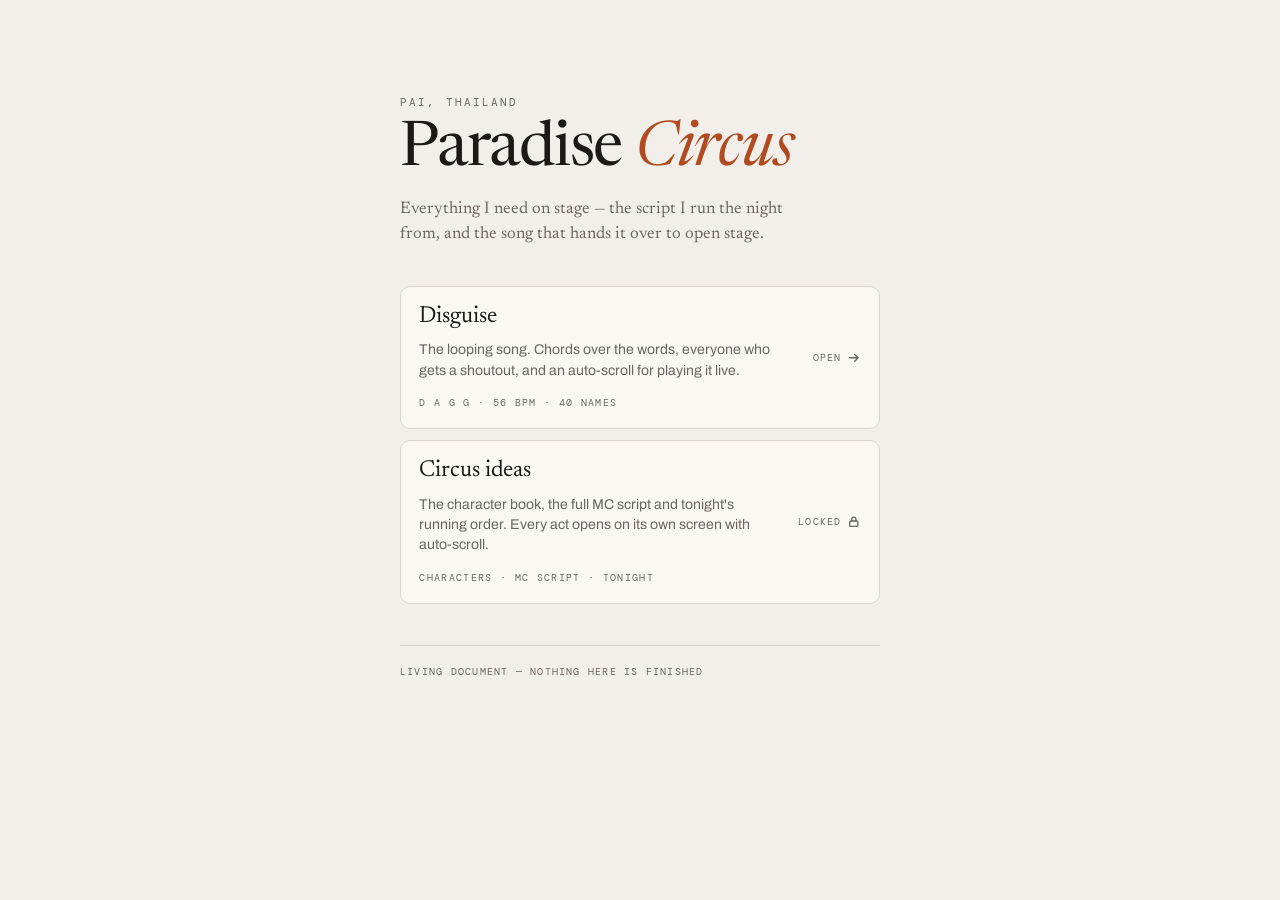
==== index.html @ 5268cefc "Add a menu page and put the book behind basic auth The book moves to book.html and index.html become" ====
<!DOCTYPE html>
<html lang="en">
<head>
<meta charset="utf-8">
<meta name="viewport" content="width=device-width, initial-scale=1, viewport-fit=cover">
<title>Paradise Circus</title>
<meta name="description" content="Pio's pages for the fire show at Paradise Circus, Pai.">
<meta name="robots" content="noindex, nofollow">
<link rel="preconnect" href="https://fonts.googleapis.com">
<link rel="preconnect" href="https://fonts.gstatic.com" crossorigin>
<link rel="stylesheet" href="https://fonts.googleapis.com/css2?family=Archivo:wght@400;500;600&family=DM+Mono:wght@400;500&family=Newsreader:ital,opsz,wght@0,6..72,400;1,6..72,400&display=swap">
<style>
/* Layout: one narrow column on a dark field — a name, then a stack of doors.
   Ember accent ties it to the book; the type is shared with the song page so
   the three pages read as one site. Dark-first: this gets opened at night. */
:root {
  --night:   #131011;
  --card:    #1C1819;
  --ink:     #EFE9E4;
  --muted:   #938885;
  --ember:   #E2703A;
  --line:    #2E2829;
  --display: "Newsreader", Georgia, "Times New Roman", serif;
  --sans:    "Archivo", "Helvetica Neue", Arial, sans-serif;
  --mono:    "DM Mono", ui-monospace, "SFMono-Regular", Menlo, monospace;
  color-scheme: dark;
  padding-top: env(safe-area-inset-top, 0px);
  padding-bottom: env(safe-area-inset-bottom, 0px);
}
@media (prefers-color-scheme: light) {
  :root:not([data-theme="dark"]) {
    --night: #F2EEE9;
    --card:  #FBF8F4;
    --ink:   #1C1917;
    --muted: #6D6561;
    --ember: #B14A1E;
    --line:  #DDD5CC;
    color-scheme: light;
  }
}

* { box-sizing: border-box; }
html, body { margin: 0; }
body {
  background: var(--night);
  color: var(--ink);
  font-family: var(--sans);
  -webkit-font-smoothing: antialiased;
  min-height: 100%;
}
.wrap {
  max-width: 32rem; margin: 0 auto;
  padding: 0 16px; padding-block: clamp(2.5rem, 12vh, 6rem) 3rem;
}

.eyebrow {
  font-family: var(--mono);
  font-size: .66rem; letter-spacing: .2em; text-transform: uppercase;
  color: var(--muted); margin: 0 0 .7rem;
}
h1 {
  font-family: var(--display);
  font-weight: 400; font-size: clamp(2.6rem, 11vw, 3.9rem);
  line-height: 1; letter-spacing: -.02em;
  margin: 0 0 .1rem; text-wrap: balance;
}
h1 em { font-style: italic; color: var(--ember); }
.standfirst {
  font-family: var(--display);
  font-size: 1.05rem; line-height: 1.5; color: var(--muted);
  margin: .9rem 0 0; max-width: 26rem;
}

.links { display: flex; flex-direction: column; gap: .7rem; margin-top: 2.4rem; }
.link {
  display: grid;
  grid-template-columns: 1fr auto;
  align-items: center;
  gap: .4rem 1rem;
  padding: 1.05rem 1.15rem;
  background: var(--card);
  border: 1px solid var(--line);
  border-radius: 10px;
  text-decoration: none;
  color: inherit;
  transition: border-color .15s ease, transform .15s ease;
}
.link:hover, .link:focus-visible { border-color: var(--ember); transform: translateY(-1px); }
.link:focus-visible { outline: 2px solid var(--ember); outline-offset: 3px; }
.link h2 {
  grid-column: 1;
  font-family: var(--display); font-weight: 400;
  font-size: 1.45rem; line-height: 1.1; margin: 0;
}
.link p {
  grid-column: 1; margin: .3rem 0 0;
  font-size: .88rem; line-height: 1.45; color: var(--muted);
}
.link .meta {
  grid-column: 1; margin: .55rem 0 0;
  font-family: var(--mono); font-size: .64rem;
  letter-spacing: .13em; text-transform: uppercase; color: var(--muted);
}
.mark {
  grid-column: 2; grid-row: 1 / span 3;
  align-self: center;
  font-family: var(--mono); font-size: .62rem;
  letter-spacing: .12em; text-transform: uppercase;
  color: var(--muted);
  display: inline-flex; align-items: center; gap: .35rem;
  white-space: nowrap;
}
.link:hover .mark, .link:focus-visible .mark { color: var(--ember); }
.mark svg { width: .85rem; height: .85rem; display: block; }

.foot {
  margin-top: 2.6rem; padding-top: 1.2rem; border-top: 1px solid var(--line);
  font-family: var(--mono); font-size: .64rem; letter-spacing: .12em;
  text-transform: uppercase; color: var(--muted);
}
@media (prefers-reduced-motion: reduce) { .link { transition: none; } }
</style>
</head>
<body>
<div class="wrap">
  <p class="eyebrow">Pai, Thailand</p>
  <h1>Paradise <em>Circus</em></h1>
  <p class="standfirst">Everything I need on stage &mdash; the script I run the
  night from, and the song that hands it over to open stage.</p>

  <nav class="links">
    <a class="link" href="/disguise.html">
      <h2>Disguise</h2>
      <p>The looping song. Chords over the words, everyone who gets a
      shoutout, and an auto-scroll for playing it live.</p>
      <p class="meta">D A G G &middot; 56 bpm &middot; 40 names</p>
      <span class="mark">Open
        <svg viewBox="0 0 16 16" fill="none" stroke="currentColor" stroke-width="1.6"
             stroke-linecap="round" stroke-linejoin="round" aria-hidden="true">
          <path d="M3 8h10M9 4l4 4-4 4"/>
        </svg>
      </span>
    </a>

    <a class="link" href="/book.html">
      <h2>Circus ideas</h2>
      <p>The character book, the full MC script and tonight's running order.
      Every act opens on its own screen with auto-scroll.</p>
      <p class="meta">Characters &middot; MC script &middot; Tonight</p>
      <span class="mark">Locked
        <svg viewBox="0 0 16 16" fill="none" stroke="currentColor" stroke-width="1.6"
             stroke-linecap="round" stroke-linejoin="round" aria-hidden="true">
          <rect x="3.2" y="7" width="9.6" height="6.4" rx="1.4"/>
          <path d="M5.6 7V4.9a2.4 2.4 0 0 1 4.8 0V7"/>
        </svg>
      </span>
    </a>
  </nav>

  <p class="foot">Living document &mdash; nothing here is finished</p>
</div>
</body>
</html>
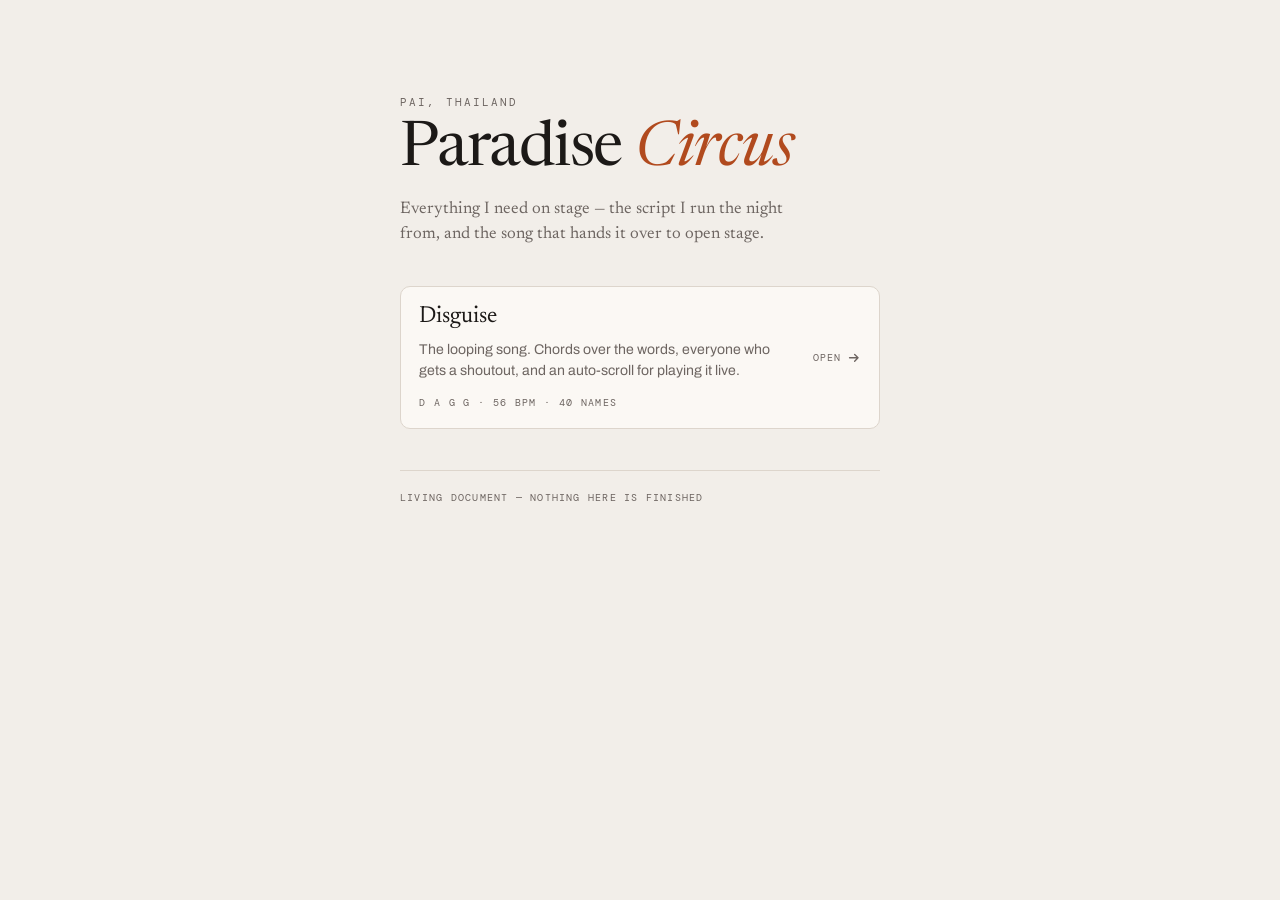
==== commit 4be40c37: "Unlist the book from the menu; add mic stand to the song checklist The menu now offers the song only" ====
--- a/index.html
+++ b/index.html
@@ -142,19 +142,6 @@
       </span>
     </a>
 
-    <a class="link" href="/book.html">
-      <h2>Circus ideas</h2>
-      <p>The character book, the full MC script and tonight's running order.
-      Every act opens on its own screen with auto-scroll.</p>
-      <p class="meta">Characters &middot; MC script &middot; Tonight</p>
-      <span class="mark">Locked
-        <svg viewBox="0 0 16 16" fill="none" stroke="currentColor" stroke-width="1.6"
-             stroke-linecap="round" stroke-linejoin="round" aria-hidden="true">
-          <rect x="3.2" y="7" width="9.6" height="6.4" rx="1.4"/>
-          <path d="M5.6 7V4.9a2.4 2.4 0 0 1 4.8 0V7"/>
-        </svg>
-      </span>
-    </a>
   </nav>
 
   <p class="foot">Living document &mdash; nothing here is finished</p>
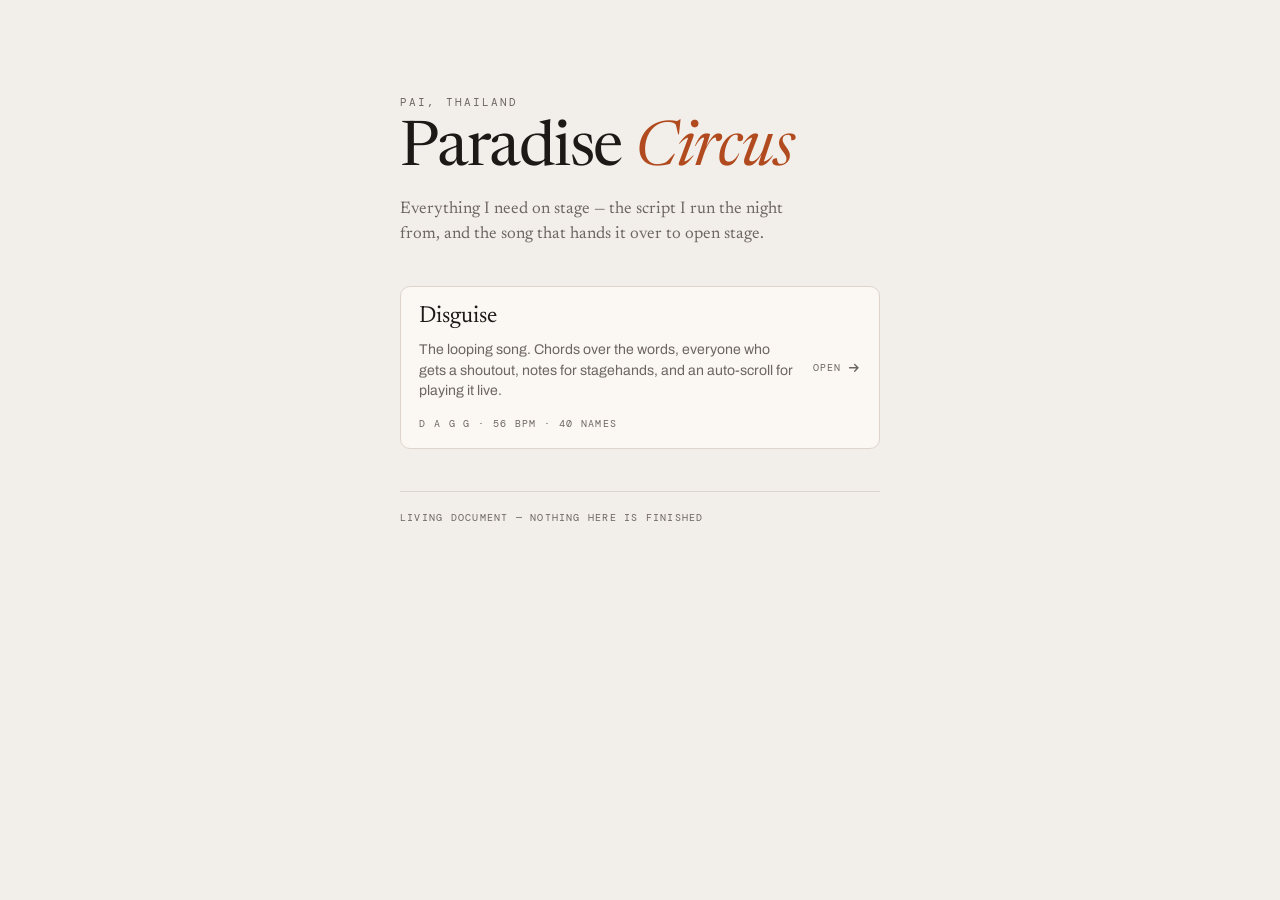
==== commit 7112783d: "Box episode 2 fire ending, typo fixes; stagehand notes on Disguise Co-Authored-By: Claude Opus 5.5 <" ====
--- a/index.html
+++ b/index.html
@@ -132,7 +132,7 @@
     <a class="link" href="/disguise.html">
       <h2>Disguise</h2>
       <p>The looping song. Chords over the words, everyone who gets a
-      shoutout, and an auto-scroll for playing it live.</p>
+      shoutout, notes for stagehands, and an auto-scroll for playing it live.</p>
       <p class="meta">D A G G &middot; 56 bpm &middot; 40 names</p>
       <span class="mark">Open
         <svg viewBox="0 0 16 16" fill="none" stroke="currentColor" stroke-width="1.6"
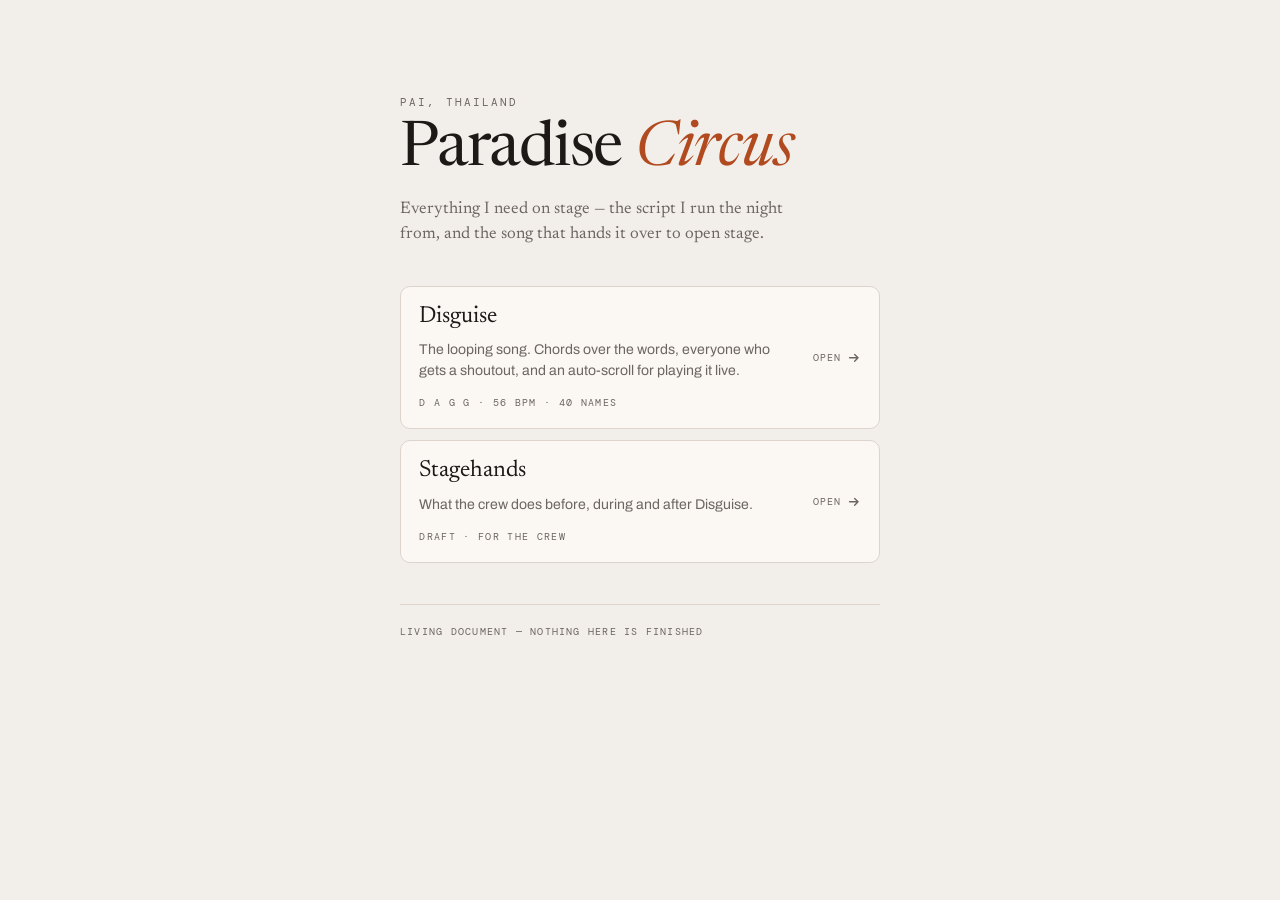
==== commit 5dce0700: "Stagehands page, linked from menu and Disguise; Box song verse edit Co-Authored-By: Claude Opus 5.5 " ====
--- a/index.html
+++ b/index.html
@@ -132,8 +132,20 @@
     <a class="link" href="/disguise.html">
       <h2>Disguise</h2>
       <p>The looping song. Chords over the words, everyone who gets a
-      shoutout, notes for stagehands, and an auto-scroll for playing it live.</p>
+      shoutout, and an auto-scroll for playing it live.</p>
       <p class="meta">D A G G &middot; 56 bpm &middot; 40 names</p>
+      <span class="mark">Open
+        <svg viewBox="0 0 16 16" fill="none" stroke="currentColor" stroke-width="1.6"
+             stroke-linecap="round" stroke-linejoin="round" aria-hidden="true">
+          <path d="M3 8h10M9 4l4 4-4 4"/>
+        </svg>
+      </span>
+    </a>
+
+    <a class="link" href="/stagehands.html">
+      <h2>Stagehands</h2>
+      <p>What the crew does before, during and after Disguise.</p>
+      <p class="meta">Draft &middot; for the crew</p>
       <span class="mark">Open
         <svg viewBox="0 0 16 16" fill="none" stroke="currentColor" stroke-width="1.6"
              stroke-linecap="round" stroke-linejoin="round" aria-hidden="true">
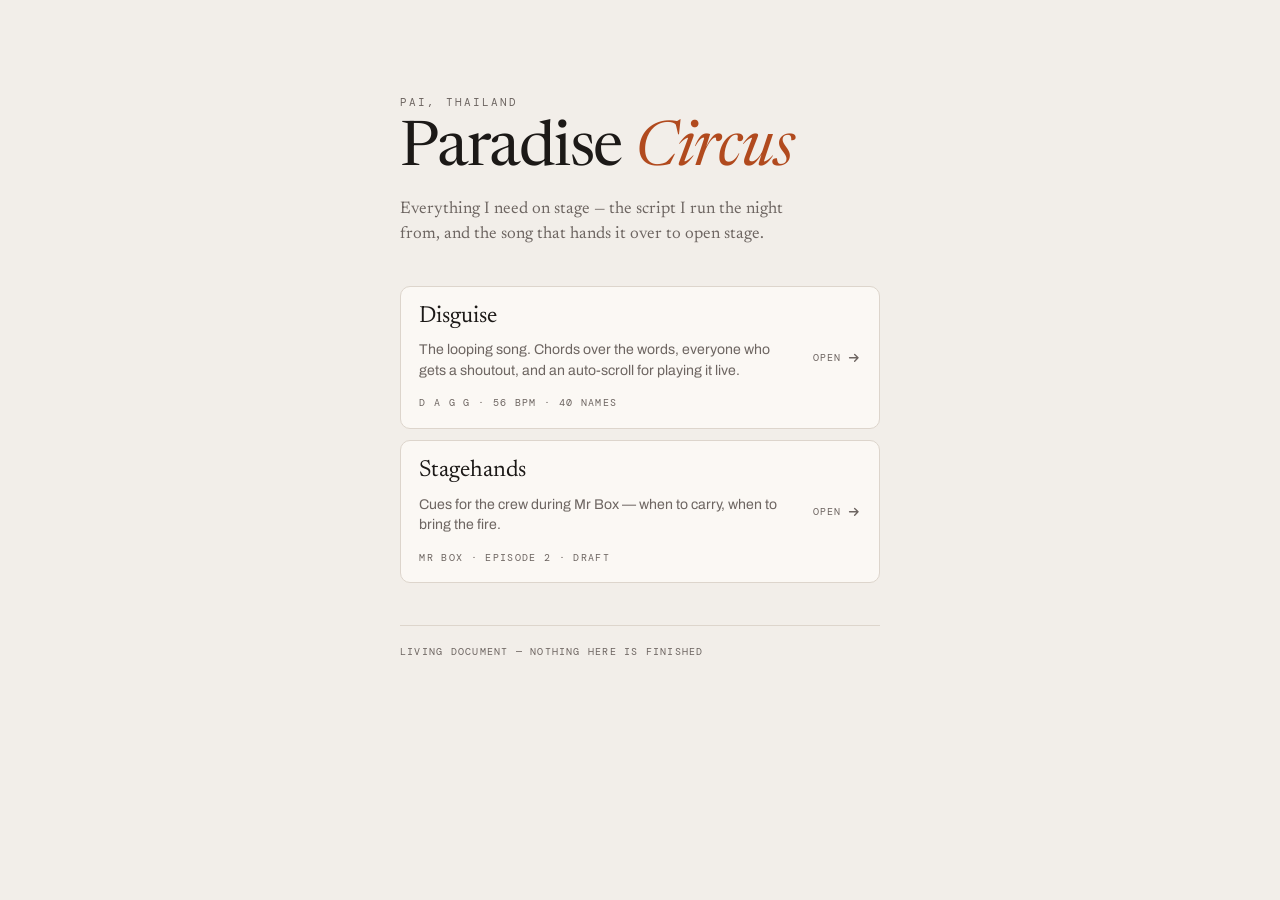
==== commit 32a9e7cc: "Stagehands page is for Mr Box, not Disguise; Box song verse line Co-Authored-By: Claude Opus 5.5 <no" ====
--- a/index.html
+++ b/index.html
@@ -144,8 +144,8 @@
 
     <a class="link" href="/stagehands.html">
       <h2>Stagehands</h2>
-      <p>What the crew does before, during and after Disguise.</p>
-      <p class="meta">Draft &middot; for the crew</p>
+      <p>Cues for the crew during Mr Box &mdash; when to carry, when to bring the fire.</p>
+      <p class="meta">Mr Box &middot; Episode 2 &middot; draft</p>
       <span class="mark">Open
         <svg viewBox="0 0 16 16" fill="none" stroke="currentColor" stroke-width="1.6"
              stroke-linecap="round" stroke-linejoin="round" aria-hidden="true">
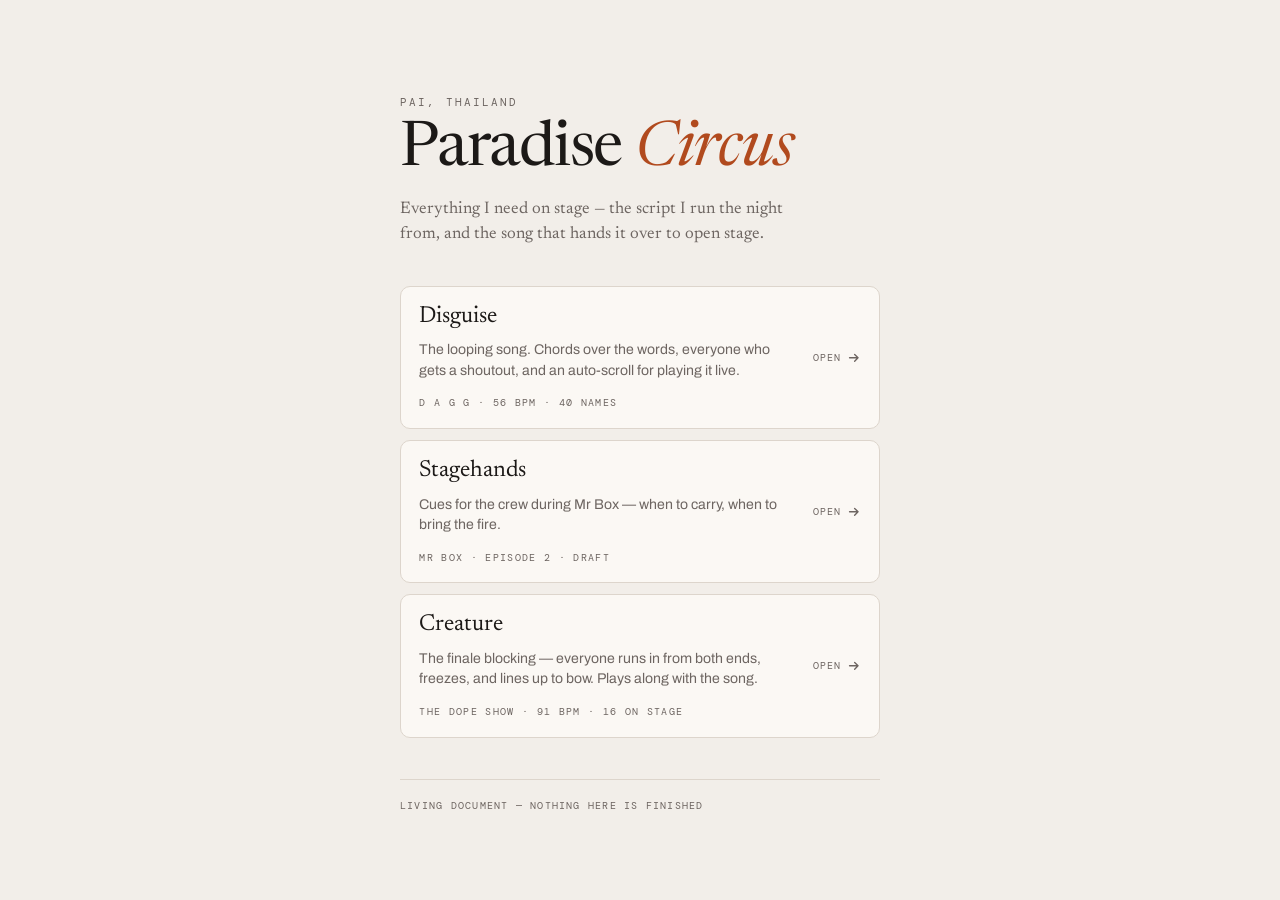
==== commit 1696a196: "Add creature finale blocking page at /creature/ Top-down stage plot of the run-in, freezes and bow l" ====
--- a/index.html
+++ b/index.html
@@ -154,6 +154,18 @@
       </span>
     </a>
 
+    <a class="link" href="/creature/">
+      <h2>Creature</h2>
+      <p>The finale blocking &mdash; everyone runs in from both ends, freezes, and lines up to bow. Plays along with the song.</p>
+      <p class="meta">The Dope Show &middot; 91 bpm &middot; 16 on stage</p>
+      <span class="mark">Open
+        <svg viewBox="0 0 16 16" fill="none" stroke="currentColor" stroke-width="1.6"
+             stroke-linecap="round" stroke-linejoin="round" aria-hidden="true">
+          <path d="M3 8h10M9 4l4 4-4 4"/>
+        </svg>
+      </span>
+    </a>
+
   </nav>
 
   <p class="foot">Living document &mdash; nothing here is finished</p>
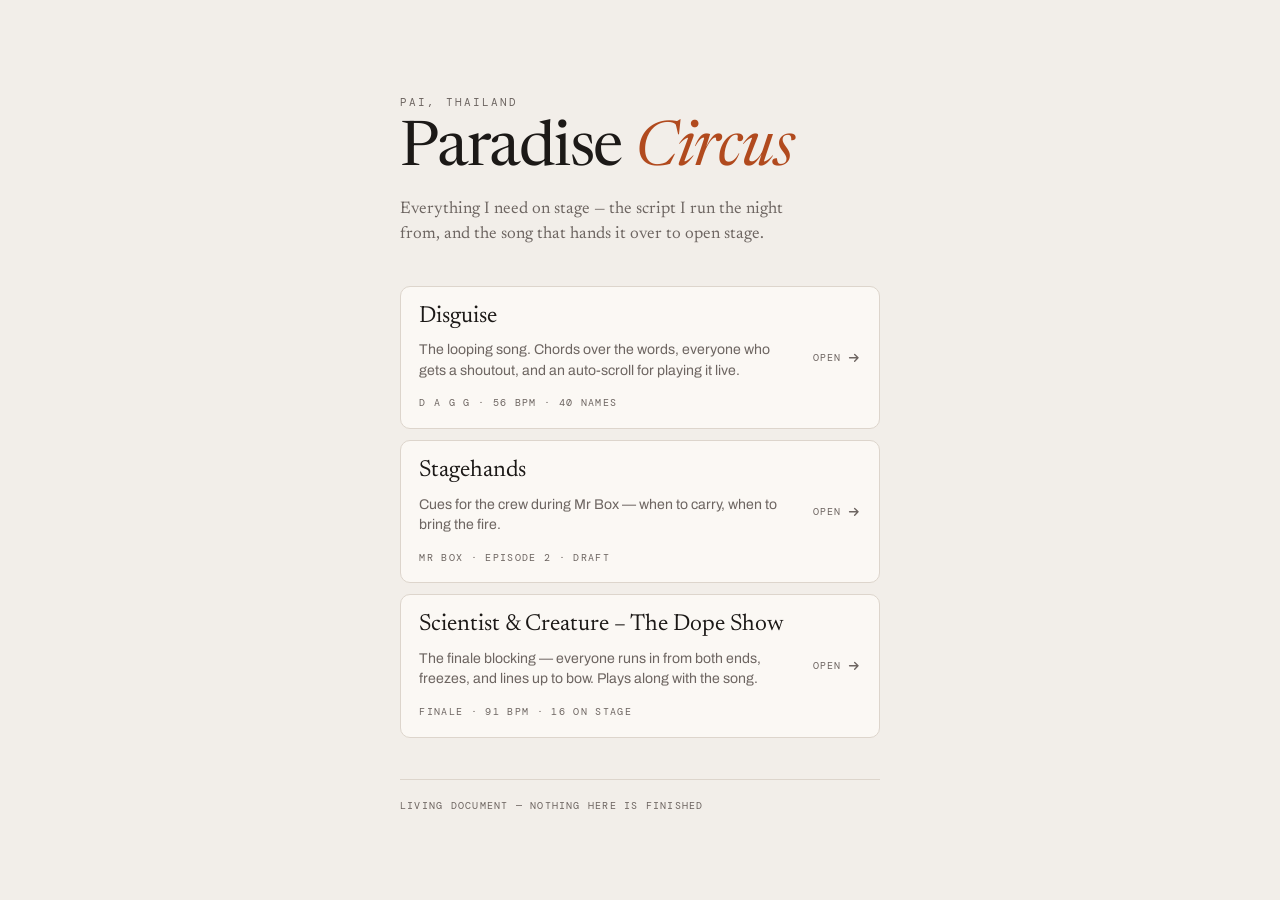
==== commit 39965f2a: "Creature: rename to Scientist & Creature - The Dope Show; lines formed from count-in Co-Authored-By:" ====
--- a/index.html
+++ b/index.html
@@ -155,9 +155,9 @@
     </a>
 
     <a class="link" href="/creature/">
-      <h2>Creature</h2>
+      <h2>Scientist &amp; Creature &ndash; The Dope Show</h2>
       <p>The finale blocking &mdash; everyone runs in from both ends, freezes, and lines up to bow. Plays along with the song.</p>
-      <p class="meta">The Dope Show &middot; 91 bpm &middot; 16 on stage</p>
+      <p class="meta">Finale &middot; 91 bpm &middot; 16 on stage</p>
       <span class="mark">Open
         <svg viewBox="0 0 16 16" fill="none" stroke="currentColor" stroke-width="1.6"
              stroke-linecap="round" stroke-linejoin="round" aria-hidden="true">
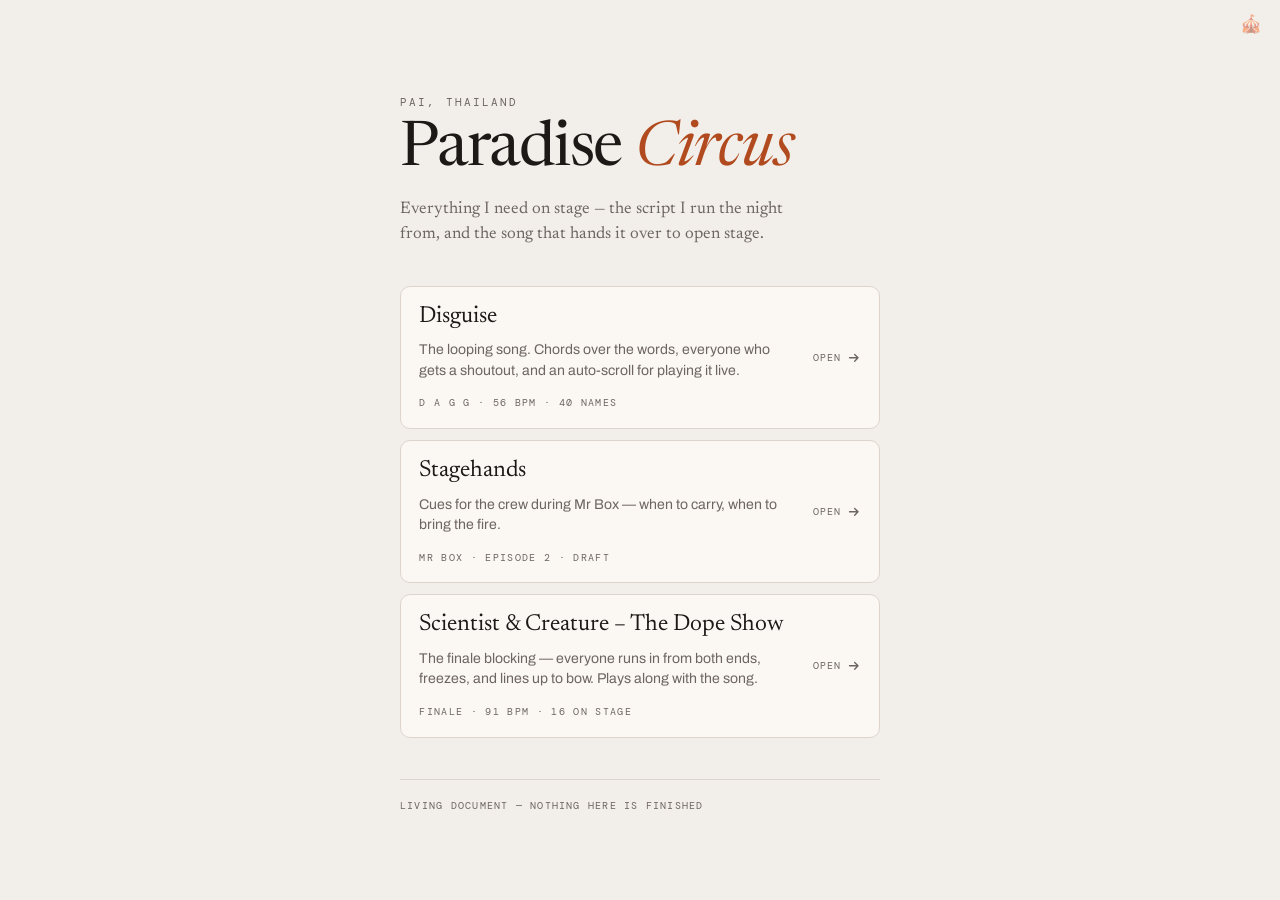
==== commit 3b572b8a: "Menu: small 🎪 in the corner that logs in to the book Co-Authored-By: Claude Opus 5.5 <noreply@anthro" ====
--- a/index.html
+++ b/index.html
@@ -118,10 +118,25 @@
   font-family: var(--mono); font-size: .64rem; letter-spacing: .12em;
   text-transform: uppercase; color: var(--muted);
 }
-@media (prefers-reduced-motion: reduce) { .link { transition: none; } }
+/* The way into the book: a single emoji, top-right, nearly invisible.
+   The book sits behind basic auth, so the browser asks for the login. */
+.login {
+  position: fixed;
+  top: calc(env(safe-area-inset-top, 0px) + 10px);
+  right: calc(env(safe-area-inset-right, 0px) + 12px);
+  font-size: 1.1rem; line-height: 1;
+  padding: 6px; border-radius: 8px;
+  text-decoration: none;
+  opacity: .45;
+  transition: opacity .15s ease;
+}
+.login:hover, .login:focus-visible { opacity: 1; }
+.login:focus-visible { outline: 2px solid var(--ember); outline-offset: 2px; }
+@media (prefers-reduced-motion: reduce) { .link, .login { transition: none; } }
 </style>
 </head>
 <body>
+<a class="login" href="/book.html" title="Log in" aria-label="Log in">&#x1F3AA;</a>
 <div class="wrap">
   <p class="eyebrow">Pai, Thailand</p>
   <h1>Paradise <em>Circus</em></h1>
